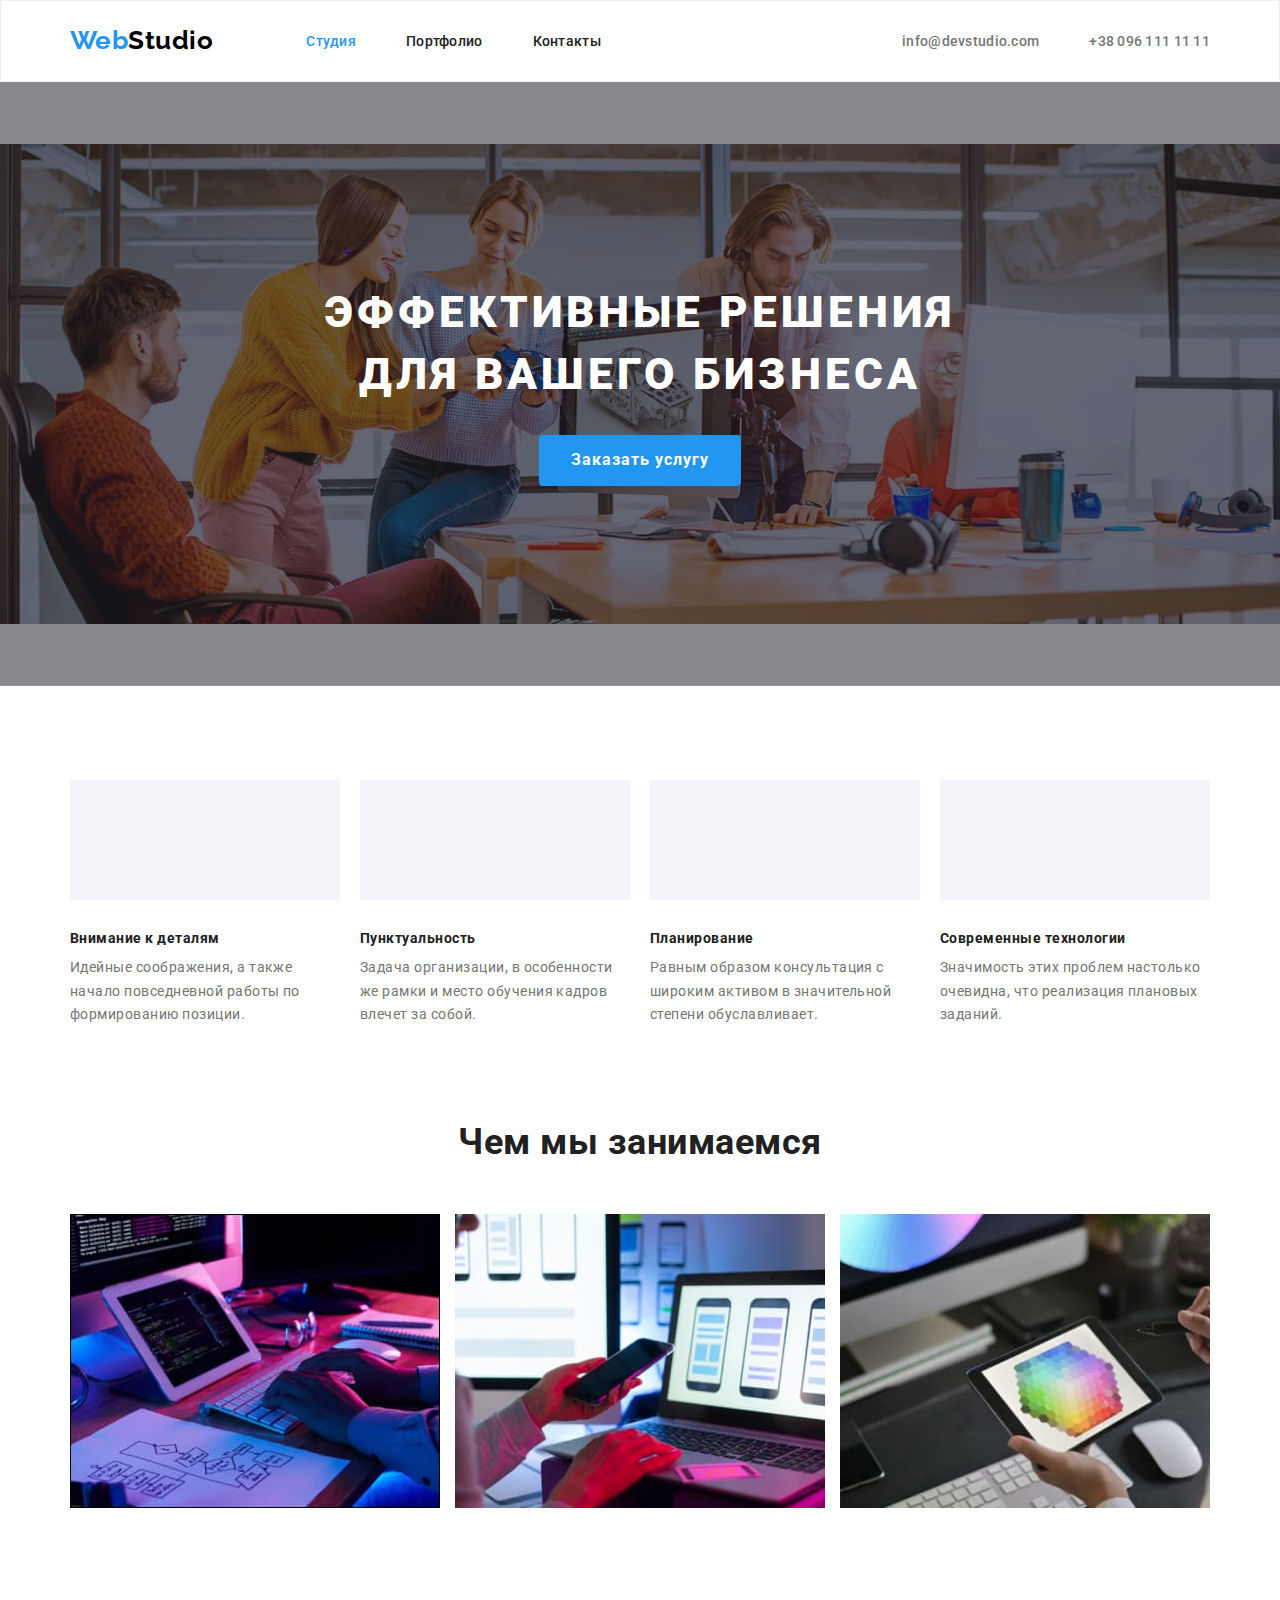
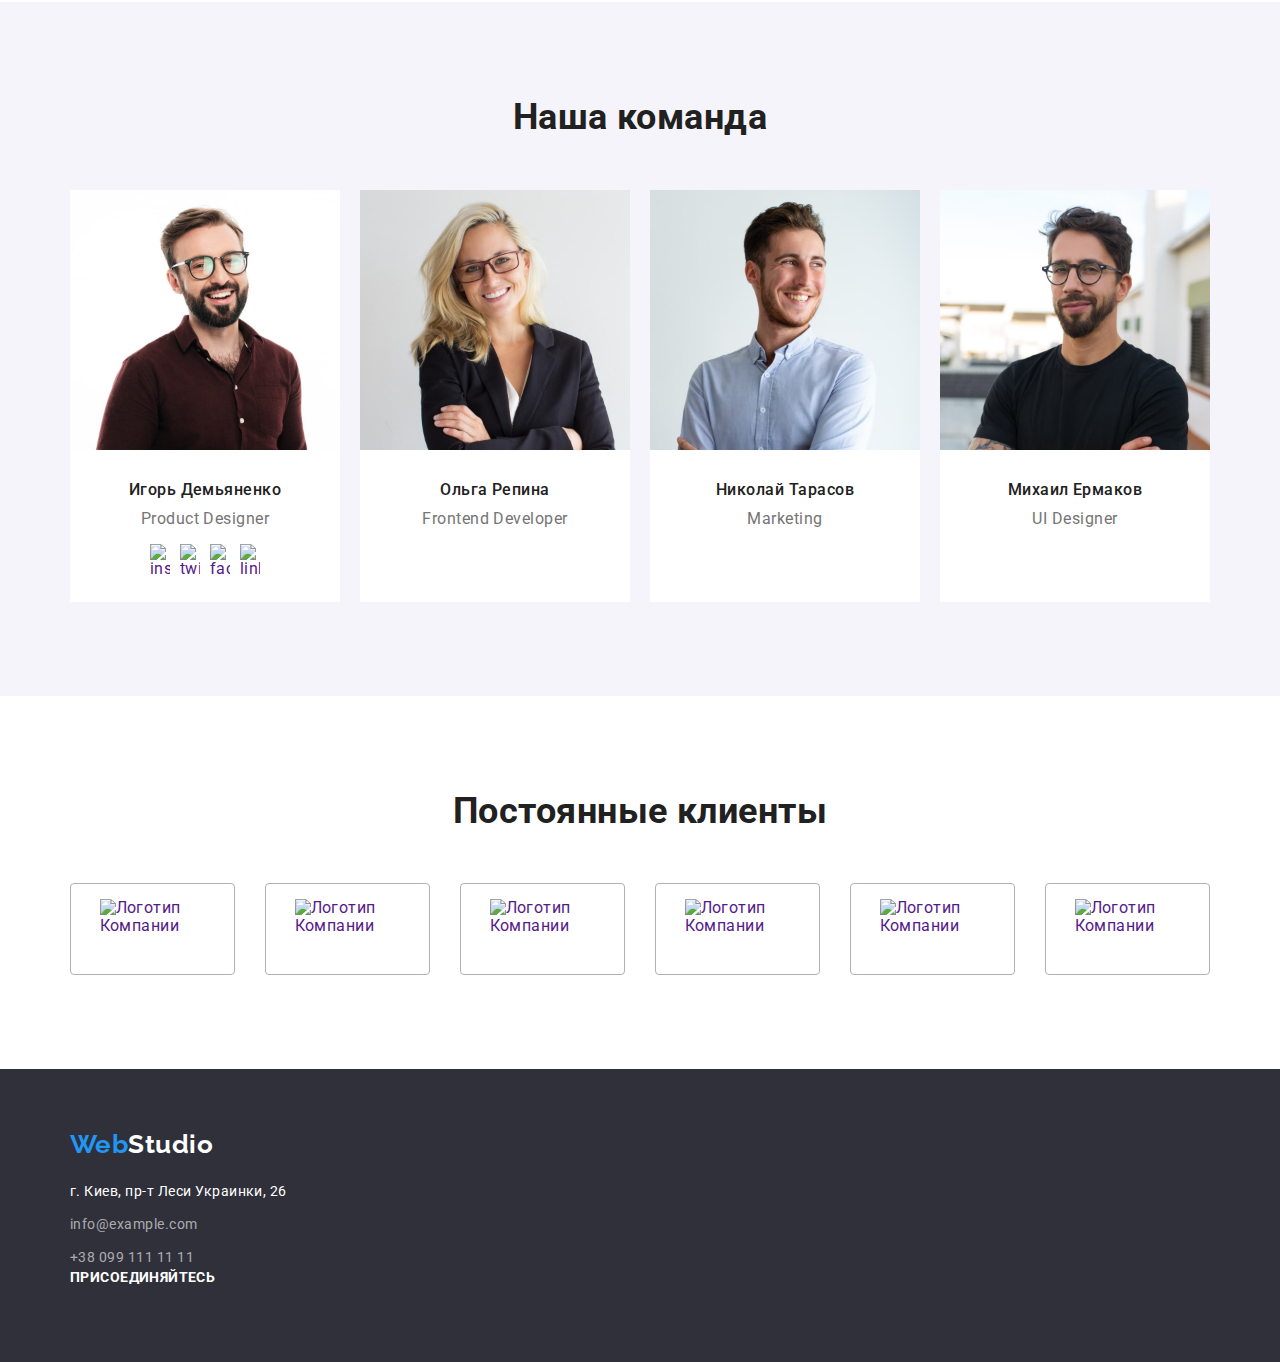
==== index.html @ 7dd32507 "Hw 4" ====
<!DOCTYPE html>
<html lang="ru">
  <head>
    <meta charset="UTF-8" />
    <meta http-equiv="X-UA-Compatible" content="IE=edge" />
    <meta name="viewport" content="width=device-width, initial-scale=1.0" />
    <link
      rel="stylesheet"
      href="https://fonts.googleapis.com/css2?family=Raleway:wght@700&family=Roboto:wght@400;500;700;900&display=swap"
    />
    <link
      rel="stylesheet"
      href="https://cdnjs.cloudflare.com/ajax/libs/modern-normalize/1.1.0/modern-normalize.min.css"
    />
    <link rel="stylesheet" href="./css/styles.css" />
    <title>Студия</title>
  </head>
  <body>
    <!--Верхняя линия-->
    <header class="header-section">
      <div class="container header-items">
        <a class="logo-items" href="./index.html"
          ><span class="logo-web" lang="en">Web</span
          ><span class="logo-studio-header" lang="en">Studio</span></a
        >
        <nav class="navigation">
          <ul class="nav-list">
            <li class="nav-item">
              <a class="nav-link current" href="./index.html">Студия</a>
            </li>
            <li class="nav-item">
              <a class="nav-link" href="./portfolio.html">Портфолио</a>
            </li>
            <li class="nav-item"><a class="nav-link" href="">Контакты</a></li>
          </ul>
        </nav>
        <ul class="contact-list">
          <li class="contact-item">
            <a
              class="contact-link icon-envelope"
              href="mailto:info@devstudio.com"
              >info@devstudio.com</a
            >
          </li>
          <li class="contact-item">
            <a class="contact-link icon-smartphone" href="tel:+380961111111"
              >+38 096 111 11 11</a
            >
          </li>
        </ul>
      </div>
    </header>
    <!--Главный контент-->
    <main>
      <!--Шапка-->
      <section class="hero">
        <div class="container">
          <h1 class="hero-title">
            Эффективные решения<br />
            для вашего бизнеса
          </h1>
          <button class="primary-button" type="button">Заказать услугу</button>
        </div>
      </section>
      <!--Особенности-->
      <section class="features">
        <div class="container">
          <ul class="features-list">
            <li class="feature-item icon-antena">
              <h3 class="item-title">Внимание к деталям</h3>
              <p class="item-discription">
                Идейные соображения, а также начало повседневной работы по
                формированию позиции.
              </p>
            </li>
            <li class="feature-item icon-watch">
              <h3 class="item-title">Пунктуальность</h3>
              <p class="item-discription">
                Задача организации, в особенности же рамки и место обучения
                кадров влечет за собой.
              </p>
            </li>
            <li class="feature-item icon-vector">
              <h3 class="item-title">Планирование</h3>
              <p class="item-discription">
                Равным образом консультация с широким активом в значительной
                степени обуславливает.
              </p>
            </li>
            <li class="feature-item icon-astronaut">
              <h3 class="item-title">Современные технологии</h3>
              <p class="item-discription">
                Значимость этих проблем настолько очевидна, что реализация
                плановых заданий.
              </p>
            </li>
          </ul>
        </div>
      </section>
      <!--Чем мы занимаемся-->
      <section class="section doing">
        <div class="container">
          <h2 class="main-title">Чем мы занимаемся</h2>
          <div>
            <ul class="doing-img">
              <li>
                <img
                  src="./images/box1.jpg"
                  alt="Руки на клавиатуре"
                  width="370"
                />
              </li>
              <li>
                <img
                  src="./images/box2.jpg"
                  alt="Телефон в руках"
                  width="370"
                />
              </li>
              <li>
                <img
                  src="./images/box3.jpg"
                  alt="Фигура на планшете"
                  width="370"
                />
              </li>
            </ul>
          </div>
        </div>
      </section>
      <!--Наша команда-->
      <section class="section team">
        <div class="container">
          <h2 class="main-title">Наша команда</h2>
          <div>
            <ul class="team-list">
              <li class="team-item">
                <img src="./images/img.jpg" alt="Парень" width="270" />
                <div class="team-title">
                  <h3 class="team-member">Игорь Демьяненко</h3>
                  <p class="position-member" lang="en">Product Designer</p>
                  <div class="social-links">
                    <ul class="social-list">
                      <li class="social-item">
                        <a href=""
                          ><img
                            src="./images/instagram.svg"
                            alt="instagram"
                            width="20px"
                        /></a>
                      </li>
                      <li class="social-item">
                        <a href=""
                          ><img
                            src="./images/twitter.svg"
                            alt="twitter"
                            width="20px"
                        /></a>
                      </li>
                      <li class="social-item">
                        <a href=""
                          ><img
                            src="./images/facebook.svg"
                            alt="facebook"
                            width="20px"
                        /></a>
                      </li>
                      <li class="social-item">
                        <a href=""
                          ><img
                            src="./images/linkedin.svg"
                            alt="linkedin"
                            width="20px"
                        /></a>
                      </li>
                    </ul>
                  </div>
                </div>
              </li>
              <li class="team-item">
                <img src="./images/img1.jpg" alt="Девушка" width="270" />
                <div class="team-title">
                  <h3 class="team-member">Ольга Репина</h3>
                  <p class="position-member" lang="en">Frontend Developer</p>
                </div>
              </li>
              <li class="team-item">
                <img src="./images/img2.jpg" alt="Парень" width="270" />
                <div class="team-title">
                  <h3 class="team-member">Николай Тарасов</h3>
                  <p class="position-member" lang="en">Marketing</p>
                </div>
              </li>
              <li class="team-item">
                <img src="./images/img3.jpg" alt="Парень" width="270" />
                <div class="team-title">
                  <h3 class="team-member">Михаил Ермаков</h3>
                  <p class="position-member" lang="en">UI Designer</p>
                </div>
              </li>
            </ul>
          </div>
        </div>
      </section>

      <section class="section customers">
        <div class="container">
          <h2 class="main-title">Постоянные клиенты</h2>
          <div>
            <ul class="customers-list">
              <li class="customers-item">
                <a href=""
                  ><img src="./images/customers1.svg" alt="Логотип Компании"
                /></a>
              </li>
              <li class="customers-item">
                <a href=""
                  ><img src="./images/customers2.svg" alt="Логотип Компании"
                /></a>
              </li>
              <li class="customers-item">
                <a href=""
                  ><img src="./images/customers3.svg" alt="Логотип Компании"
                /></a>
              </li>
              <li class="customers-item">
                <a href=""
                  ><img src="./images/customers4.svg" alt="Логотип Компании"
                /></a>
              </li>
              <li class="customers-item">
                <a href=""
                  ><img src="./images/customers5.svg" alt="Логотип Компании"
                /></a>
              </li>
              <li class="customers-item">
                <a href=""
                  ><img src="./images/customers6.svg" alt="Логотип Компании"
                /></a>
              </li>
            </ul>
          </div>
        </div>
      </section>
    </main>
    <!--Подвал контакты-->
    <footer class="footer-section">
      <div class="container">
        <a class="logo-items" href="./index.html"
          ><span class="logo-web" lang="en">Web</span
          ><span class="logo-studio-footer" lang="en">Studio</span></a
        >
        <address>
          <ul>
            <li class="footer-contact-item">
              <a
                class="link-map"
                href="https://www.google.com/maps/place/%D0%B1%D1%83%D0%BB.+%D0%9B%D0%B5%D1%81%D0%B8+%D0%A3%D0%BA%D1%80%D0%B0%D0%B8%D0%BD%D0%BA%D0%B8,+26,+%D0%9A%D0%B8%D0%B5%D0%B2,+02000/@50.4265807,30.5361971,17z/data=!3m1!4b1!4m5!3m4!1s0x40d4cf0e033ecbe9:0x57a4dffefec77da0!8m2!3d50.4265807!4d30.5383858?hl=ru"
                target="_blank"
                rel="noopener noreferrer"
                >г. Киев, пр-т Леси Украинки, 26</a
              >
            </li>
            <li class="footer-contact-item">
              <a class="footer-contact-link" href="mailto:info@devstudio.com"
                >info@example.com</a
              >
            </li>
            <li class="footer-contact-item">
              <a class="footer-contact-link" href="tel:+380961111111"
                >+38 099 111 11 11</a
              >
            </li>
          </ul>
        </address>
        <div class="social">
          <h4 class="social-title">ПРИСОЕДИНЯЙТЕСЬ</h4>
          <ul class="social-list">
            <li class="social-item icon-instagram">
              <a href=""><img src="" alt="" /></a>
            </li>
            <li class="social-item icon-twitter">
              <a href=""><img src="" alt="" /></a>
            </li>
            <li class="social-item icon-facebook">
              <a href=""><img src="" alt="" /></a>
            </li>
            <li class="social-item icon-lincedin">
              <a href=""><img src="" alt="" /></a>
            </li>
          </ul>
        </div>
      </div>
    </footer>
  </body>
</html>
---- css/styles.css ----
html {
  box-sizing: border-box;
}
*,
*::before,
*::after {
  box-sizing: inherit;
}
:root {
  --text-primary: #212121;
  --text-secondary: #757575;
  --accent: #2196f3;
  --logo-primary: #000000;
  --background-primary: #ffffff;
  --background-secondary: #2f303a;
  --background-section: #f5f4fa;
  --footer-contacts: rgba(255, 255, 255, 0.6);
  --border-color: #eeeeee;
}
/*Reset styles*/
h1,
h2,
h3,
h4,
h5,
h6,
p {
  margin: 0;
}
ul {
  margin: 0;
  padding: 0;
  list-style: none;
}
button {
  cursor: pointer;
}
img {
  display: block;
}
address {
  font-style: normal;
}
/*--------------------Stile color and font--------------------*/

body {
  background-color: var(--background-primary);
  font-family: Roboto, sans-serif;
  font-style: normal;
  font-weight: normal;
  letter-spacing: 0.03em;
}
a {
  text-decoration: none;
  font-weight: normal;
}

/* стилизация logo */
.logo-items {
  font-family: Raleway, sans-serif;
  font-weight: 700;
  font-size: 26px;
  line-height: 1.2;
}
.logo-web {
  color: var(--accent);
}
.logo-studio-header {
  color: var(--logo-primary);
}
.logo-studio-footer {
  color: var(--background-primary);
}

/*Стилизация header links*/
.nav-link {
  color: var(--text-primary);
  font-family: inherit;
  font-weight: 500;
  font-size: 14px;
  line-height: 1.15;
  letter-spacing: 0.02em;
}
.nav-link:hover,
.nav-link:focus,
.nav-link.current {
  color: var(--accent);
}

/*Стилизация hero*/
.hero {
  background-color: rgba(196, 196, 196, 1);
  background-image: linear-gradient(
      to right,
      rgba(47, 48, 58, 0.4),
      rgba(47, 48, 58, 0.4)
    ),
    url("../images/hero.jpg");
  background-position: center;
  background-repeat: no-repeat;
  background-size: contain;
}
.hero-title {
  color: var(--background-primary);
  font-weight: 900;
  font-size: 44px;
  line-height: 1.4;
  letter-spacing: 0.09em;
  text-transform: uppercase;
  margin-bottom: 30px;
}

/* стилизация buttons */
.primary-button {
  color: var(--background-primary);
  background-color: var(--accent);
  font-family: inherit;
  font-weight: 700;
  font-size: 16px;
  line-height: 1.9;
  letter-spacing: 0.06em;
}
.secondary-button {
  color: var(--text-primary);
  background-color: var(--background-section);
  font-family: inherit;
  font-weight: 500;
  font-size: 16px;
  line-height: 1.63;
  letter-spacing: 0.03em;
}
.secondary-button:hover,
.secondary-button:focus {
  color: var(--background-primary);
  background-color: var(--accent);
  cursor: pointer;
}
.main-title {
  color: var(--text-primary);
  font-weight: 700;
  font-size: 36px;
  line-height: 1.2;
  text-align: center;
  margin-bottom: 50px;
}
/*стилизация text images*/
.team {
  background-color: var(--background-section);
}
.team-member {
  color: var(--text-primary);
  font-weight: 500;
  font-size: 16px;
  line-height: 1.2;
  text-align: center;
}
.position-member {
  color: var(--text-secondary);
  font-size: 16px;
  line-height: 1.2;
  text-align: center;
}
.item-title {
  color: var(--text-primary);
  font-weight: 700;
  font-size: 14px;
  line-height: 1.15;
}
.item-discription {
  color: var(--text-secondary);
  font-size: 14px;
  line-height: 1.7;
}
.portfolio-item-title {
  color: var(--text-primary);
  font-weight: 700;
  font-size: 18px;
  line-height: 2;
  letter-spacing: 0.06em;
}
.portfolio-item-discription {
  color: var(--text-secondary);
  font-size: 16px;
  line-height: 1.9;
}
/*стилизация links */
.footer-section {
  background-color: var(--background-secondary);
}
.contact-link {
  color: var(--text-secondary);
  font-family: inherit;
  font-style: normal;
  font-weight: 500;
  font-size: 14px;
  line-height: 1.15;
  letter-spacing: 0.02em;
}
.link-map {
  color: var(--background-primary);
}
.footer-contact-link {
  color: var(--footer-contacts);
}
.link-map,
.footer-contact-link {
  font-family: inherit;
  font-style: normal;
  font-weight: 400;
  font-size: 14px;
  line-height: 1.7;
}
.contact-link:hover,
.contact-link:focus,
.link-map:hover,
.link-map:focus,
.footer-contact-link:hover,
.footer-contact-link:focus {
  color: var(--accent);
}
.social-title {
  color: var(--background-primary);
  font-family: inherit;
  font-style: normal;
  font-weight: bold;
  font-size: 14px;
  line-height: 1.14;
  letter-spacing: 0.03em;
  text-transform: uppercase;
}

/*--------------------Stile Flexbox--------------------*/

.container {
  width: 1170px;
  padding: 0 15px;
  margin: 0 auto;
}
.section {
  padding: 94px 0;
}
/*container header*/

.header-section {
  border: 1px solid var(--border-color);
}
.header-items {
  display: flex;
  align-items: center;
}
.navigation {
  margin-left: 93px;
}
.nav-list {
  display: flex;
}
.nav-link {
  display: block;
  padding: 32px 0;
}
.nav-item:not(:last-child) {
  margin-right: 50px;
}
.header-section .contact-list {
  display: flex;
  margin-left: auto;
}

.contact-item:not(:last-child) {
  margin-right: 50px;
}

/*container hero*/

.hero {
  padding: 200px 0;
  text-align: center;
}
.primary-button {
  padding: 10px 32px;
  border-radius: 4px;
}

/*container features*/

.features {
  padding-top: 94px;
}
.features-list {
  display: flex;
  justify-content: space-between;
}
.feature-item {
  width: 270px;
}
.item-title {
  margin-bottom: 10px;
}

/*container doin*/

.doing-img {
  display: flex;
  justify-content: space-between;
}

/*container team*/

.team-list {
  display: flex;
  justify-content: space-between;
}
.team-item {
  background-color: var(--background-primary);
}
.team-title {
  padding: 30px 0;
}
.position-member {
  margin-top: 10px;
}

/*customers*/

.customers-list {
  display: flex;
}
.customers-item {
  display: flex;
  width: 170px;
  height: 92px;
  padding: auto;
  border: 1px solid #afb1b8;
  border-radius: 4px;
}
.customers-item:not(:last-child) {
  margin-right: 30px;
}
.customers-item a {
  width: 106px;
  height: 60px;
  margin: auto;
}
/*social*/

.social-list {
  display: flex;
  margin-top: 16px;
}
.social-item:not(:last-child) {
  margin-right: 10px ;
  
}
/*container buttons*/
button {
  border: 0;
}
.buttons-list {
  box-sizing: border-box;
  display: flex;
  justify-content: center;
  margin-bottom: 50px;
}
.buttons-item:not(:last-child) {
  margin-right: 8px;
}
.secondary-button {
  display: inline-block;
  height: 38px;
  padding: 6px 22px;
  border-radius: 4px;
}

/*container portfolio*/

.portfolio-list {
  display: flex;
  flex-wrap: wrap;
}
.portfolio-item:nth-child(-n + 6) {
  margin-bottom: 30px;
}
.portfolio-item {
  margin-right: 30px;
}
.portfolio-item:nth-child(3n + 3) {
  margin-right: 0;
}
.portfolio-text-wraper {
  padding: 19px 23px;
  border: 1px solid var(--border-color);
  border-top: none;
}
.portfolio-item-discription {
  margin-top: 4px;
}

/*container footer*/
.footer-section {
  padding: 60px 0;
}
address {
  margin-top: 20px;
}
.footer-contact-item:not(:first-child) {
  margin-top: 9px;
}

/*--------------------Decoration--------------------*/

/*header*/

/*.contact-item a {
  display: flex;
  align-items: center;
}
.contact-link::before {
  content: "";
  display: inline-flex;
  align-items: center;
  margin-right: 10px;
  background-repeat: no-repeat;
  background-size: contain;
}

.icon-envelope::before {
  width: 16px;
  height: 12px;
  background-image: url(../images/envelope.svg);
}
.icon-smartphone::before {
  width: 10px;
  height: 16px;
  background-image: url(../images/smartphone.svg);
}*/


/*features*/

.feature-item::before {
  display: block;
  content: "";
  height: 120px;
  background-color: var(--background-section);
  margin-bottom: 30px;
  background-repeat: no-repeat;
  background-position: center;
}
.icon-antena::before {
  background-image: url(../images/antena.svg);
}
.icon-watch::before {
  background-image: url(../images/watch.svg);
}
.icon-vector::before {
  background-image: url(../images/vector.svg);
}
.icon-astronaut::before {
  background-image: url(../images/astronaut.svg);
}
/*social*/
.social-links {
  display: flex;
  justify-content: center;
  height: 44px;
}
/*.team-title {
  display: block;
  content: "";
  height: 44px;
  margin-top: 16px;
  background-image: url(../images);
  background-size: 44px 44px;
  background-repeat: no-repeat;
  background-position: center;
}*/

/*footer*/

.icon-instagram {
}
.icon-twitter {
}
.icon-facebook {
}
.icon-lincedin {
}

.social-title::after {
  content: "";
}
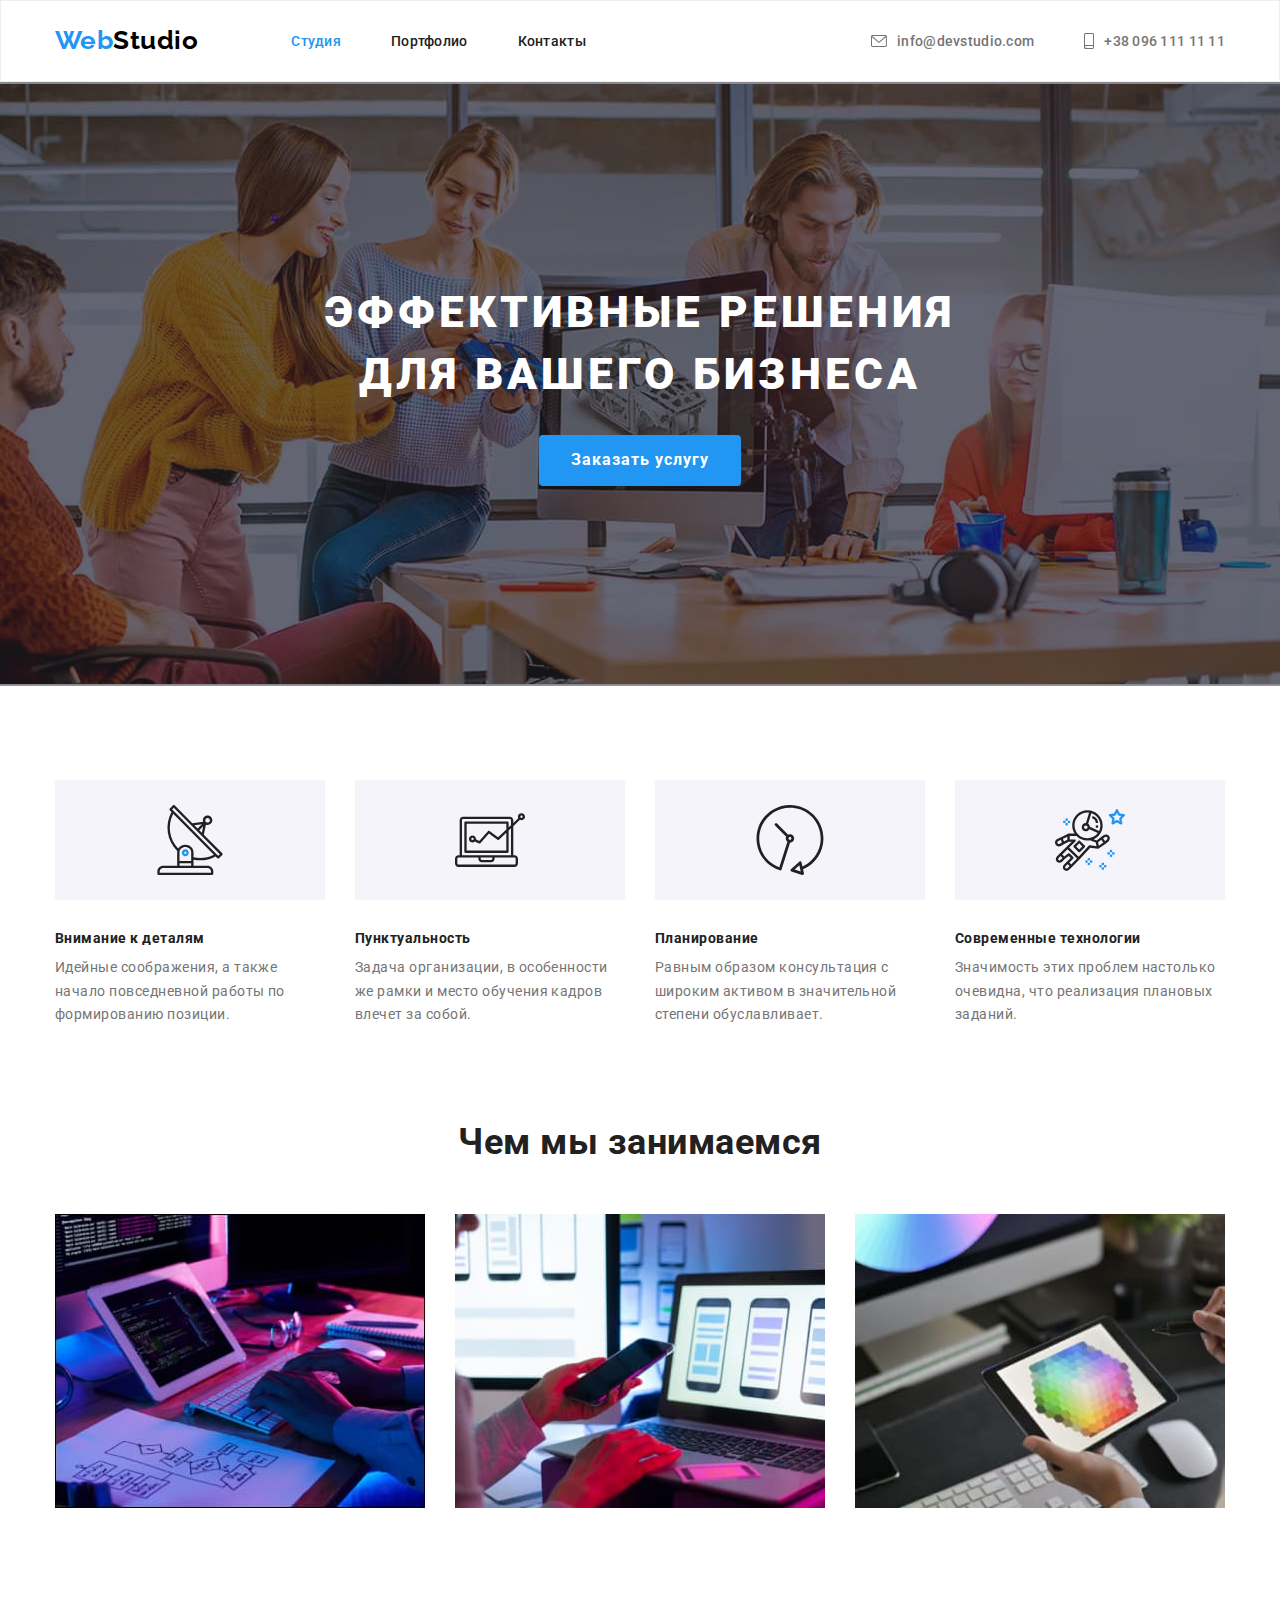
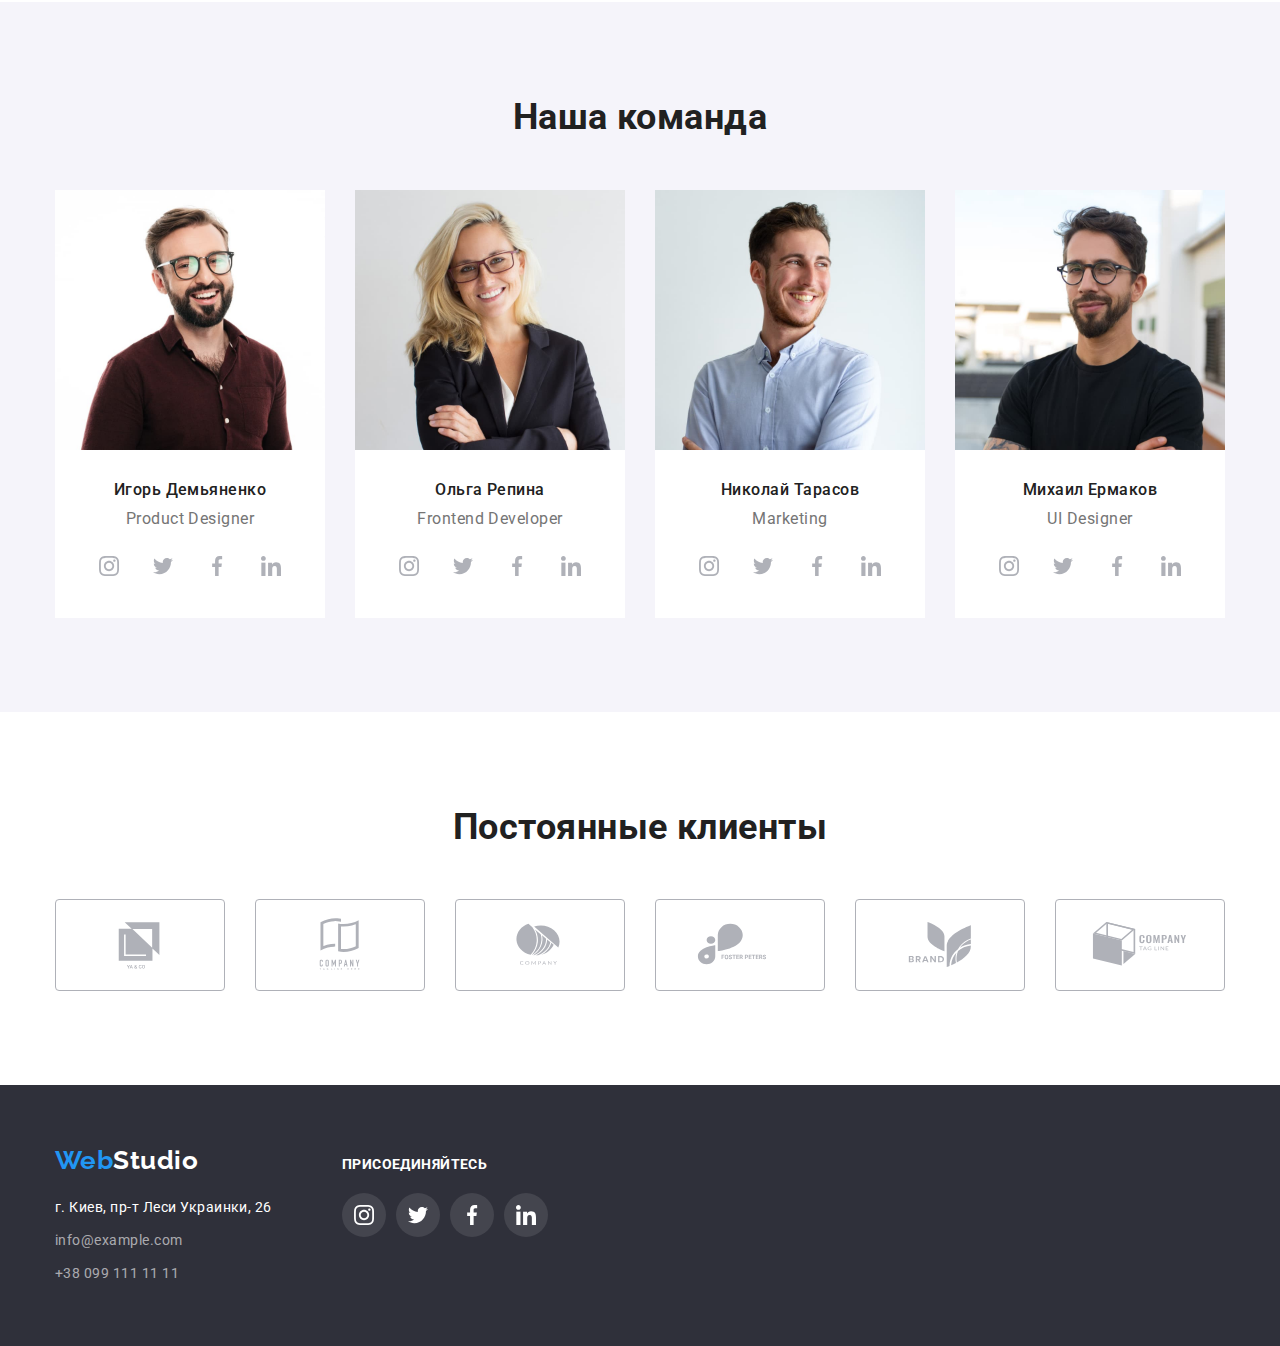
==== commit f8801894: "ДЗ 4" ====
--- a/index.html
+++ b/index.html
@@ -36,15 +36,19 @@
         </nav>
         <ul class="contact-list">
           <li class="contact-item">
-            <a
-              class="contact-link icon-envelope"
-              href="mailto:info@devstudio.com"
-              >info@devstudio.com</a
+            
+            <a class="contact-link" href="mailto:info@devstudio.com"
+              ><svg class="contanct-icon-envelope">
+              <use href="./images/icons.svg#icon-envelope"></use>
+            </svg>info@devstudio.com</a
             >
           </li>
           <li class="contact-item">
-            <a class="contact-link icon-smartphone" href="tel:+380961111111"
-              >+38 096 111 11 11</a
+            
+            <a class="contact-link" href="tel:+380961111111"
+              ><svg class="contanct-icon-smartphone">
+              <use href="./images/icons.svg#icon-smartphone"></use>
+            </svg>+38 096 111 11 11</a
             >
           </li>
         </ul>
@@ -139,42 +143,36 @@
                 <div class="team-title">
                   <h3 class="team-member">Игорь Демьяненко</h3>
                   <p class="position-member" lang="en">Product Designer</p>
-                  <div class="social-links">
-                    <ul class="social-list">
-                      <li class="social-item">
-                        <a href=""
-                          ><img
-                            src="./images/instagram.svg"
-                            alt="instagram"
-                            width="20px"
-                        /></a>
-                      </li>
-                      <li class="social-item">
-                        <a href=""
-                          ><img
-                            src="./images/twitter.svg"
-                            alt="twitter"
-                            width="20px"
-                        /></a>
-                      </li>
-                      <li class="social-item">
-                        <a href=""
-                          ><img
-                            src="./images/facebook.svg"
-                            alt="facebook"
-                            width="20px"
-                        /></a>
-                      </li>
-                      <li class="social-item">
-                        <a href=""
-                          ><img
-                            src="./images/linkedin.svg"
-                            alt="linkedin"
-                            width="20px"
-                        /></a>
-                      </li>
-                    </ul>
-                  </div>
+                  <ul class="team-social-list">
+                    <li class="team-social-item">
+                      <a href="" class="team-social-link"
+                        ><svg class="team-social-icon" width="20" height="20">
+                          <use href="./images/icons.svg#icon-instagram"></use>
+                        </svg>
+                      </a>
+                    </li>
+                    <li class="team-social-item">
+                      <a href="" class="team-social-link"
+                        ><svg class="team-social-icon" width="20" height="20">
+                          <use href="./images/icons.svg#icon-twitter"></use>
+                        </svg>
+                      </a>
+                    </li>
+                    <li class="team-social-item">
+                      <a href="" class="team-social-link"
+                        ><svg class="team-social-icon" width="20" height="20">
+                          <use href="./images/icons.svg#icon-facebook"></use>
+                        </svg>
+                      </a>
+                    </li>
+                    <li class="team-social-item">
+                      <a href="" class="team-social-link"
+                        ><svg class="team-social-icon" width="20" height="20">
+                          <use href="./images/icons.svg#icon-linkedin"></use>
+                        </svg>
+                      </a>
+                    </li>
+                  </ul>
                 </div>
               </li>
               <li class="team-item">
@@ -182,6 +180,36 @@
                 <div class="team-title">
                   <h3 class="team-member">Ольга Репина</h3>
                   <p class="position-member" lang="en">Frontend Developer</p>
+                  <ul class="team-social-list">
+                    <li class="team-social-item">
+                      <a href="" class="team-social-link"
+                        ><svg class="team-social-icon" width="20" height="20">
+                          <use href="./images/icons.svg#icon-instagram"></use>
+                        </svg>
+                      </a>
+                    </li>
+                    <li class="team-social-item">
+                      <a href="" class="team-social-link"
+                        ><svg class="team-social-icon" width="20" height="20">
+                          <use href="./images/icons.svg#icon-twitter"></use>
+                        </svg>
+                      </a>
+                    </li>
+                    <li class="team-social-item">
+                      <a href="" class="team-social-link"
+                        ><svg class="team-social-icon" width="20" height="20">
+                          <use href="./images/icons.svg#icon-facebook"></use>
+                        </svg>
+                      </a>
+                    </li>
+                    <li class="team-social-item">
+                      <a href="" class="team-social-link"
+                        ><svg class="team-social-icon" width="20" height="20">
+                          <use href="./images/icons.svg#icon-linkedin"></use>
+                        </svg>
+                      </a>
+                    </li>
+                  </ul>
                 </div>
               </li>
               <li class="team-item">
@@ -189,6 +217,36 @@
                 <div class="team-title">
                   <h3 class="team-member">Николай Тарасов</h3>
                   <p class="position-member" lang="en">Marketing</p>
+                  <ul class="team-social-list">
+                    <li class="team-social-item">
+                      <a href="" class="team-social-link"
+                        ><svg class="team-social-icon" width="20" height="20">
+                          <use href="./images/icons.svg#icon-instagram"></use>
+                        </svg>
+                      </a>
+                    </li>
+                    <li class="team-social-item">
+                      <a href="" class="team-social-link"
+                        ><svg class="team-social-icon" width="20" height="20">
+                          <use href="./images/icons.svg#icon-twitter"></use>
+                        </svg>
+                      </a>
+                    </li>
+                    <li class="team-social-item">
+                      <a href="" class="team-social-link"
+                        ><svg class="team-social-icon" width="20" height="20">
+                          <use href="./images/icons.svg#icon-facebook"></use>
+                        </svg>
+                      </a>
+                    </li>
+                    <li class="team-social-item">
+                      <a href="" class="team-social-link"
+                        ><svg class="team-social-icon" width="20" height="20">
+                          <use href="./images/icons.svg#icon-linkedin"></use>
+                        </svg>
+                      </a>
+                    </li>
+                  </ul>
                 </div>
               </li>
               <li class="team-item">
@@ -196,56 +254,96 @@
                 <div class="team-title">
                   <h3 class="team-member">Михаил Ермаков</h3>
                   <p class="position-member" lang="en">UI Designer</p>
+                  <ul class="team-social-list">
+                    <li class="team-social-item">
+                      <a href="" class="team-social-link"
+                        ><svg class="team-social-icon" width="20" height="20">
+                          <use href="./images/icons.svg#icon-instagram"></use>
+                        </svg>
+                      </a>
+                    </li>
+                    <li class="team-social-item">
+                      <a href="" class="team-social-link"
+                        ><svg class="team-social-icon" width="20" height="20">
+                          <use href="./images/icons.svg#icon-twitter"></use>
+                        </svg>
+                      </a>
+                    </li>
+                    <li class="team-social-item">
+                      <a href="" class="team-social-link"
+                        ><svg class="team-social-icon" width="20" height="20">
+                          <use href="./images/icons.svg#icon-facebook"></use>
+                        </svg>
+                      </a>
+                    </li>
+                    <li class="team-social-item">
+                      <a href="" class="team-social-link"
+                        ><svg class="team-social-icon" width="20" height="20">
+                          <use href="./images/icons.svg#icon-linkedin"></use>
+                        </svg>
+                      </a>
+                    </li>
+                  </ul>
                 </div>
               </li>
             </ul>
           </div>
         </div>
       </section>
-
       <section class="section customers">
         <div class="container">
           <h2 class="main-title">Постоянные клиенты</h2>
-          <div>
-            <ul class="customers-list">
-              <li class="customers-item">
-                <a href=""
-                  ><img src="./images/customers1.svg" alt="Логотип Компании"
-                /></a>
-              </li>
-              <li class="customers-item">
-                <a href=""
-                  ><img src="./images/customers2.svg" alt="Логотип Компании"
-                /></a>
-              </li>
-              <li class="customers-item">
-                <a href=""
-                  ><img src="./images/customers3.svg" alt="Логотип Компании"
-                /></a>
-              </li>
-              <li class="customers-item">
-                <a href=""
-                  ><img src="./images/customers4.svg" alt="Логотип Компании"
-                /></a>
-              </li>
-              <li class="customers-item">
-                <a href=""
-                  ><img src="./images/customers5.svg" alt="Логотип Компании"
-                /></a>
-              </li>
-              <li class="customers-item">
-                <a href=""
-                  ><img src="./images/customers6.svg" alt="Логотип Компании"
-                /></a>
-              </li>
-            </ul>
-          </div>
+          <ul class="customers-list">
+            <li class="customers-item">
+              <a href="" class="customers-link"
+                ><svg class="customers-icon" width="106" height="60">
+                  <use href="./images/icons.svg#icon-customers1"></use>
+                </svg>
+              </a>
+            </li>
+            <li class="customers-item">
+              <a href="" class="customers-link"
+                ><svg class="customers-icon" width="106" height="60">
+                  <use href="./images/icons.svg#icon-customers2"></use>
+                </svg>
+              </a>
+            </li>
+            <li class="customers-item">
+              <a href="" class="customers-link"
+                ><svg class="customers-icon" width="106" height="60">
+                  <use href="./images/icons.svg#icon-customers3"></use>
+                </svg>
+              </a>
+            </li>
+            <li class="customers-item">
+              <a href="" class="customers-link"
+                ><svg class="customers-icon" width="106" height="60">
+                  <use href="./images/icons.svg#icon-customers4"></use>
+                </svg>
+              </a>
+            </li>
+            <li class="customers-item">
+              <a href="" class="customers-link"
+                ><svg class="customers-icon" width="106" height="60">
+                  <use href="./images/icons.svg#icon-customers5"></use>
+                </svg>
+              </a>
+            </li>
+            <li class="customers-item">
+              <a href="" class="customers-link"
+                ><svg class="customers-icon" width="106" height="60">
+                  <use href="./images/icons.svg#icon-customers6"></use>
+                </svg>
+              </a>
+            </li>
+          </ul>
         </div>
       </section>
     </main>
     <!--Подвал контакты-->
     <footer class="footer-section">
       <div class="container">
+        <div>
         <a class="logo-items" href="./index.html"
           ><span class="logo-web" lang="en">Web</span
           ><span class="logo-studio-footer" lang="en">Studio</span></a
@@ -273,20 +371,37 @@
             </li>
           </ul>
         </address>
+      </div>
         <div class="social">
           <h4 class="social-title">ПРИСОЕДИНЯЙТЕСЬ</h4>
           <ul class="social-list">
-            <li class="social-item icon-instagram">
-              <a href=""><img src="" alt="" /></a>
-            </li>
-            <li class="social-item icon-twitter">
-              <a href=""><img src="" alt="" /></a>
-            </li>
-            <li class="social-item icon-facebook">
-              <a href=""><img src="" alt="" /></a>
-            </li>
-            <li class="social-item icon-lincedin">
-              <a href=""><img src="" alt="" /></a>
+            <li class="social-item">
+              <a href="" class="social-link"
+                ><svg class="social-icon" width="20" height="20">
+                  <use href="./images/icons.svg#icon-instagram"></use>
+                </svg>
+              </a>
+            </li>
+            <li class="social-item">
+              <a href="" class="social-link"
+                ><svg class="social-icon" width="20" height="20">
+                  <use href="./images/icons.svg#icon-twitter"></use>
+                </svg>
+              </a>
+            </li>
+            <li class="social-item">
+              <a href="" class="social-link"
+                ><svg class="social-icon" width="20" height="20">
+                  <use href="./images/icons.svg#icon-facebook"></use>
+                </svg>
+              </a>
+            </li>
+            <li class="social-item">
+              <a href="" class="social-link"
+                ><svg class="social-icon" width="20" height="20">
+                  <use href="./images/icons.svg#icon-linkedin"></use>
+                </svg>
+              </a>
             </li>
           </ul>
         </div>
--- a/css/styles.css
+++ b/css/styles.css
@@ -1,5 +1,5 @@
 html {
-  box-sizing: border-box;
+    box-sizing: border-box;
 }
 *,
 *::before,
@@ -16,6 +16,7 @@
   --background-section: #f5f4fa;
   --footer-contacts: rgba(255, 255, 255, 0.6);
   --border-color: #eeeeee;
+  --icon-color: #afb1b8;
 }
 /*Reset styles*/
 h1,
@@ -90,15 +91,6 @@
 /*Стилизация hero*/
 .hero {
   background-color: rgba(196, 196, 196, 1);
-  background-image: linear-gradient(
-      to right,
-      rgba(47, 48, 58, 0.4),
-      rgba(47, 48, 58, 0.4)
-    ),
-    url("../images/hero.jpg");
-  background-position: center;
-  background-repeat: no-repeat;
-  background-size: contain;
 }
 .hero-title {
   color: var(--background-primary);
@@ -232,7 +224,7 @@
 /*--------------------Stile Flexbox--------------------*/
 
 .container {
-  width: 1170px;
+  width: 1200px;
   padding: 0 15px;
   margin: 0 auto;
 }
@@ -293,6 +285,7 @@
 .feature-item {
   width: 270px;
 }
+
 .item-title {
   margin-bottom: 10px;
 }
@@ -320,37 +313,7 @@
   margin-top: 10px;
 }
 
-/*customers*/
-
-.customers-list {
-  display: flex;
-}
-.customers-item {
-  display: flex;
-  width: 170px;
-  height: 92px;
-  padding: auto;
-  border: 1px solid #afb1b8;
-  border-radius: 4px;
-}
-.customers-item:not(:last-child) {
-  margin-right: 30px;
-}
-.customers-item a {
-  width: 106px;
-  height: 60px;
-  margin: auto;
-}
-/*social*/
-
-.social-list {
-  display: flex;
-  margin-top: 16px;
-}
-.social-item:not(:last-child) {
-  margin-right: 10px ;
-  
-}
+
 /*container buttons*/
 button {
   border: 0;
@@ -410,31 +373,41 @@
 
 /*header*/
 
-/*.contact-item a {
+.contact-link {
   display: flex;
   align-items: center;
 }
-.contact-link::before {
-  content: "";
-  display: inline-flex;
-  align-items: center;
-  margin-right: 10px;
-  background-repeat: no-repeat;
-  background-size: contain;
-}
-
-.icon-envelope::before {
+.contanct-icon-envelope {
   width: 16px;
   height: 12px;
-  background-image: url(../images/envelope.svg);
-}
-.icon-smartphone::before {
+  margin-right: 10px;
+  cursor: pointer;
+}
+.contanct-icon-envelope {
+  fill: currentColor;
+}
+.contanct-icon-smartphone {
   width: 10px;
   height: 16px;
-  background-image: url(../images/smartphone.svg);
-}*/
-
-
+  margin-right: 10px;
+  cursor: pointer;
+}
+.contanct-icon-smartphone {
+  fill: currentColor;
+}
+ /*hero*/
+
+.hero {
+  
+  background-image: linear-gradient(
+      to right,
+      rgba(47, 48, 58, 0.4),
+      rgba(47, 48, 58, 0.4)
+    ),
+    url("../images/hero.jpg");
+  background-position: center;
+  background-repeat: no-repeat;
+}
 /*features*/
 
 .feature-item::before {
@@ -458,34 +431,110 @@
 .icon-astronaut::before {
   background-image: url(../images/astronaut.svg);
 }
-/*social*/
-.social-links {
+
+/*team social*/
+
+.team-social-list {
   display: flex;
   justify-content: center;
+  margin-top: 16px;
+}
+.team-social-item {
+  width: 44px;
   height: 44px;
 }
-/*.team-title {
-  display: block;
-  content: "";
+.team-social-item:not(:last-child) {
+  margin-right: 10px;
+}
+.team-social-link {
+  width: 100%;
+  height: 100%;
+  border-radius: 50%;
+  display: flex;
+  align-items: center;
+  justify-content: center;
+  background-color: var(--background-primary);
+}
+.team-social-link:hover,
+.team-social-link:focus {
+  background-color: var(--accent);
+}
+.team-social-icon {
+  fill: var(--icon-color);
+}
+.team-social-link:hover .team-social-icon,
+.team-social-link:focus .team-social-icon {
+  fill: var(--background-primary);
+}
+
+/*customers*/
+
+.customers-list {
+  display: flex;
+}
+.customers-link {
+  display: flex;
+  align-items: center;
+  justify-content: center;
+  width: 170px;
+  height: 92px;
+  border: 1px solid #afb1b8;
+  border-radius: 4px;
+  background-color: var(--background-primary);
+}
+.customers-item:not(:last-child) {
+  margin-right: 30px;
+}
+.customers-link:hover,
+.customers-link:focus {
+  border-color: var(--accent);
+}
+.customers-icon {
+  fill: var(--icon-color);
+}
+.customers-link:hover .customers-icon,
+.customers-link:focus .customers-icon{
+  fill: var(--accent);
+}
+
+
+/*footer social*/
+
+.footer-section {
+  display: flex;
+  align-items: center;
+}
+.footer-section .container {
+  display: flex;
+}
+.social {
+  margin-left: 70px;
+  padding-top: 12px;
+}
+.social-list {
+  display: flex;
+  margin-top: 20px;
+}
+.social-item {
+  width: 44px;
   height: 44px;
-  margin-top: 16px;
-  background-image: url(../images);
-  background-size: 44px 44px;
-  background-repeat: no-repeat;
-  background-position: center;
-}*/
-
-/*footer*/
-
-.icon-instagram {
-}
-.icon-twitter {
-}
-.icon-facebook {
-}
-.icon-lincedin {
-}
-
-.social-title::after {
-  content: "";
-}
+}
+.social-item:not(:last-child) {
+  margin-right: 10px;
+}
+.social-link {
+  width: 100%;
+  height: 100%;
+  border-radius: 50%;
+  display: flex;
+  align-items: center;
+  justify-content: center;
+  background-color: rgba(255, 255, 255, 0.1);
+}
+.social-link:hover,
+.social-link:focus {
+  background-color: var(--accent);
+}
+.social-icon {
+  fill: var(--background-primary);
+}
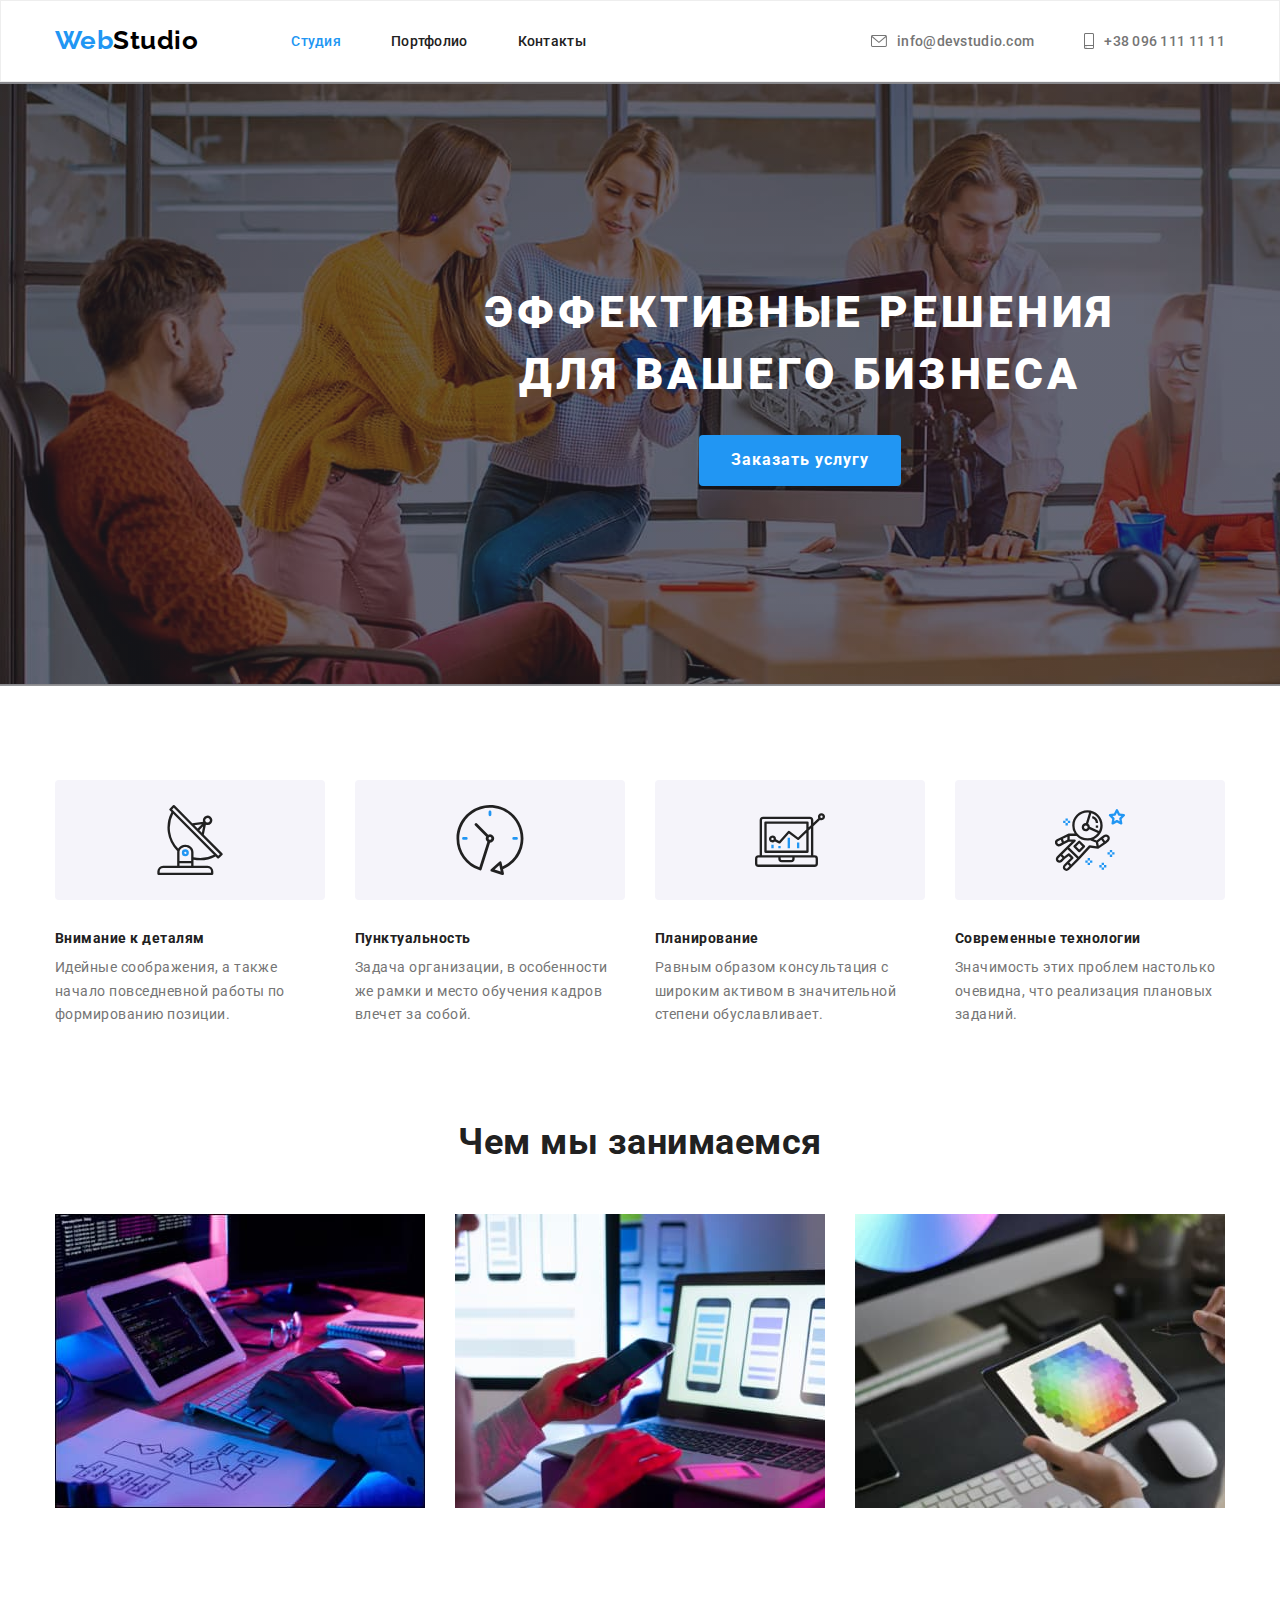
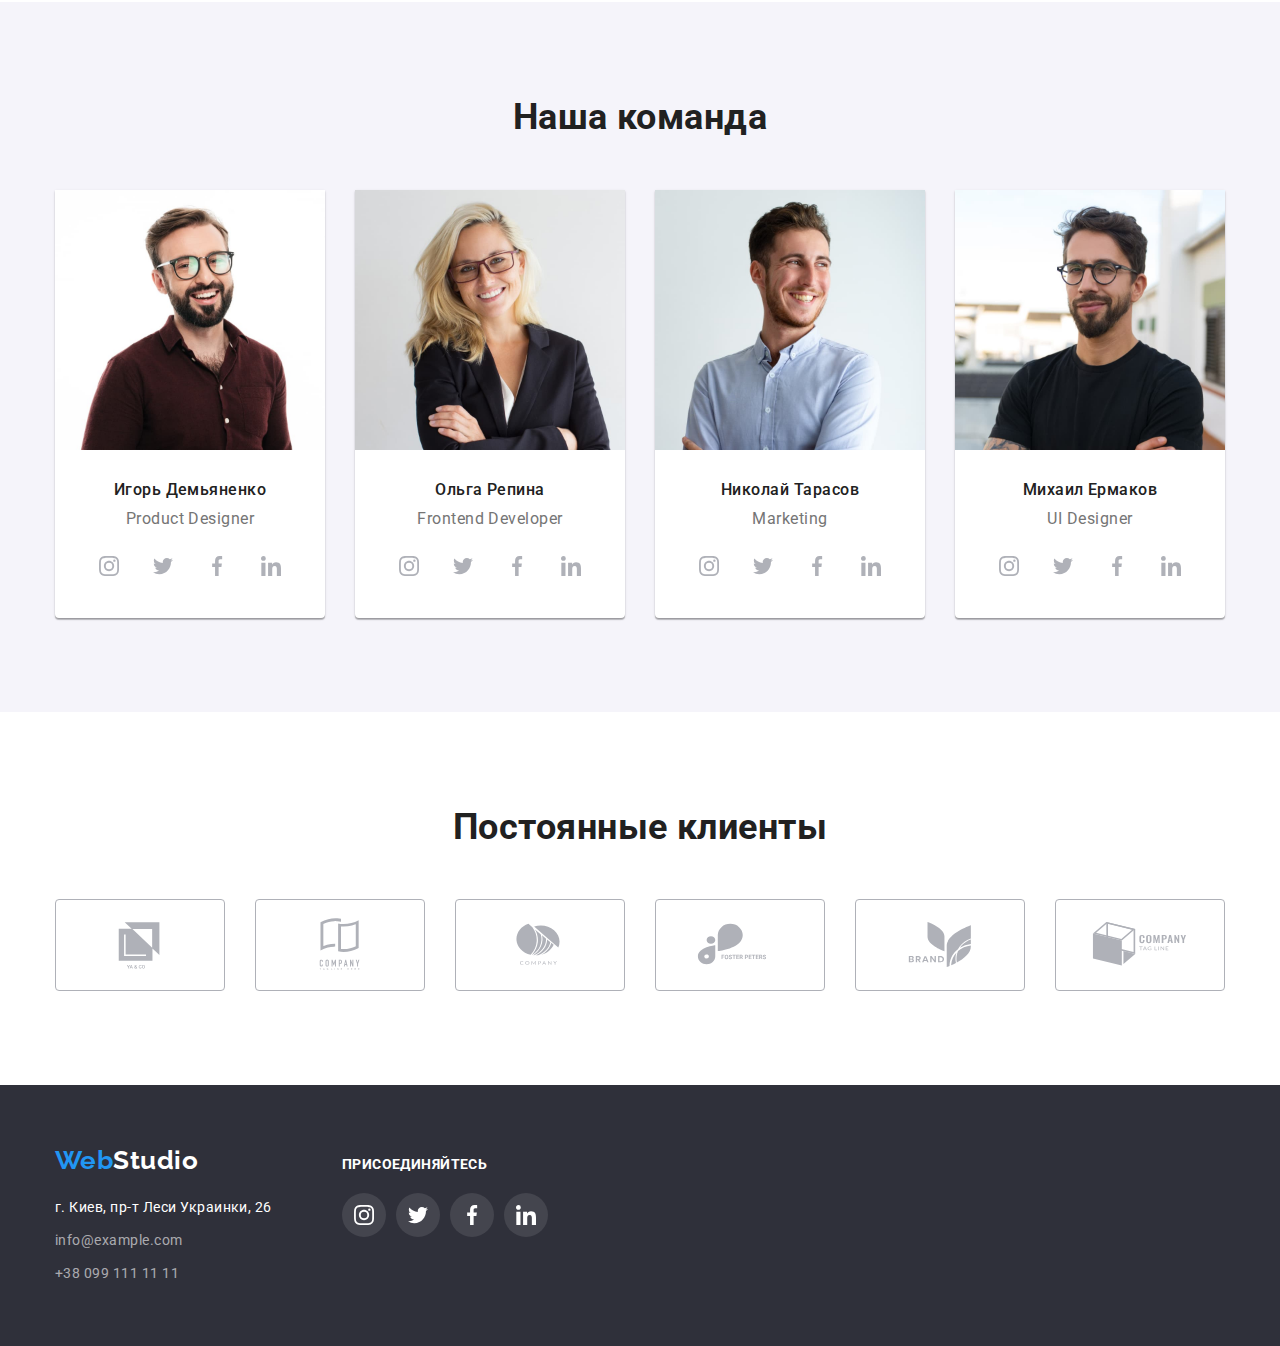
==== commit 7fae8aca: "HW 4" ====
--- a/index.html
+++ b/index.html
@@ -19,10 +19,10 @@
     <!--Верхняя линия-->
     <header class="header-section">
       <div class="container header-items">
-        <a class="logo-items" href="./index.html"
-          ><span class="logo-web" lang="en">Web</span
-          ><span class="logo-studio-header" lang="en">Studio</span></a
-        >
+        <a class="logo-items" href="./index.html">
+          <span class="logo-web" lang="en">Web</span
+          ><span class="logo-studio-header" lang="en">Studio</span>
+        </a>
         <nav class="navigation">
           <ul class="nav-list">
             <li class="nav-item">
@@ -36,20 +36,20 @@
         </nav>
         <ul class="contact-list">
           <li class="contact-item">
-            
-            <a class="contact-link" href="mailto:info@devstudio.com"
-              ><svg class="contanct-icon-envelope">
-              <use href="./images/icons.svg#icon-envelope"></use>
-            </svg>info@devstudio.com</a
-            >
+            <a class="contact-link" href="mailto:info@devstudio.com">
+              <svg class="contanct-icon" width="16px" height="12px">
+                <use href="./images/icons.svg#icon-envelope"></use>
+              </svg>
+              info@devstudio.com
+            </a>
           </li>
           <li class="contact-item">
-            
-            <a class="contact-link" href="tel:+380961111111"
-              ><svg class="contanct-icon-smartphone">
-              <use href="./images/icons.svg#icon-smartphone"></use>
-            </svg>+38 096 111 11 11</a
-            >
+            <a class="contact-link" href="tel:+380961111111">
+              <svg class="contanct-icon" width="10px" height="16px">
+                <use href="./images/icons.svg#icon-smartphone"></use>
+              </svg>
+              +38 096 111 11 11
+            </a>
           </li>
         </ul>
       </div>
@@ -60,7 +60,8 @@
       <section class="hero">
         <div class="container">
           <h1 class="hero-title">
-            Эффективные решения<br />
+            Эффективные решения
+            <br />
             для вашего бизнеса
           </h1>
           <button class="primary-button" type="button">Заказать услугу</button>
@@ -70,32 +71,48 @@
       <section class="features">
         <div class="container">
           <ul class="features-list">
-            <li class="feature-item icon-antena">
+            <li class="feature-item">
+              <div class="feature-item-block">
+                <svg width="70px" height="70px">
+                  <use href="./images/icons.svg#icon-antenna"></use>
+                </svg>
+              </div>
               <h3 class="item-title">Внимание к деталям</h3>
               <p class="item-discription">
-                Идейные соображения, а также начало повседневной работы по
-                формированию позиции.
+                Идейные соображения, а также начало повседневной работы по формированию позиции.
               </p>
             </li>
-            <li class="feature-item icon-watch">
+            <li class="feature-item">
+              <div class="feature-item-block">
+                <svg width="70px" height="70px">
+                  <use href="./images/icons.svg#icon-clock"></use>
+                </svg>
+              </div>
               <h3 class="item-title">Пунктуальность</h3>
               <p class="item-discription">
-                Задача организации, в особенности же рамки и место обучения
-                кадров влечет за собой.
+                Задача организации, в особенности же рамки и место обучения кадров влечет за собой.
               </p>
             </li>
-            <li class="feature-item icon-vector">
+            <li class="feature-item">
+              <div class="feature-item-block">
+                <svg width="70px" height="70px">
+                  <use href="./images/icons.svg#icon-diagram"></use>
+                </svg>
+              </div>
               <h3 class="item-title">Планирование</h3>
               <p class="item-discription">
-                Равным образом консультация с широким активом в значительной
-                степени обуславливает.
+                Равным образом консультация с широким активом в значительной степени обуславливает.
               </p>
             </li>
-            <li class="feature-item icon-astronaut">
+            <li class="feature-item">
+              <div class="feature-item-block">
+                <svg width="70px" height="70px">
+                  <use href="./images/icons.svg#icon-astronaut"></use>
+                </svg>
+              </div>
               <h3 class="item-title">Современные технологии</h3>
               <p class="item-discription">
-                Значимость этих проблем настолько очевидна, что реализация
-                плановых заданий.
+                Значимость этих проблем настолько очевидна, что реализация плановых заданий.
               </p>
             </li>
           </ul>
@@ -108,25 +125,13 @@
           <div>
             <ul class="doing-img">
               <li>
-                <img
-                  src="./images/box1.jpg"
-                  alt="Руки на клавиатуре"
-                  width="370"
-                />
+                <img src="./images/box1.jpg" alt="Руки на клавиатуре" width="370" />
               </li>
               <li>
-                <img
-                  src="./images/box2.jpg"
-                  alt="Телефон в руках"
-                  width="370"
-                />
+                <img src="./images/box2.jpg" alt="Телефон в руках" width="370" />
               </li>
               <li>
-                <img
-                  src="./images/box3.jpg"
-                  alt="Фигура на планшете"
-                  width="370"
-                />
+                <img src="./images/box3.jpg" alt="Фигура на планшете" width="370" />
               </li>
             </ul>
           </div>
@@ -145,29 +150,29 @@
                   <p class="position-member" lang="en">Product Designer</p>
                   <ul class="team-social-list">
                     <li class="team-social-item">
-                      <a href="" class="team-social-link"
-                        ><svg class="team-social-icon" width="20" height="20">
+                      <a href="" class="team-social-link">
+                        <svg class="team-social-icon" width="20" height="20">
                           <use href="./images/icons.svg#icon-instagram"></use>
                         </svg>
                       </a>
                     </li>
                     <li class="team-social-item">
-                      <a href="" class="team-social-link"
-                        ><svg class="team-social-icon" width="20" height="20">
+                      <a href="" class="team-social-link">
+                        <svg class="team-social-icon" width="20" height="20">
                           <use href="./images/icons.svg#icon-twitter"></use>
                         </svg>
                       </a>
                     </li>
                     <li class="team-social-item">
-                      <a href="" class="team-social-link"
-                        ><svg class="team-social-icon" width="20" height="20">
+                      <a href="" class="team-social-link">
+                        <svg class="team-social-icon" width="20" height="20">
                           <use href="./images/icons.svg#icon-facebook"></use>
                         </svg>
                       </a>
                     </li>
                     <li class="team-social-item">
-                      <a href="" class="team-social-link"
-                        ><svg class="team-social-icon" width="20" height="20">
+                      <a href="" class="team-social-link">
+                        <svg class="team-social-icon" width="20" height="20">
                           <use href="./images/icons.svg#icon-linkedin"></use>
                         </svg>
                       </a>
@@ -182,29 +187,29 @@
                   <p class="position-member" lang="en">Frontend Developer</p>
                   <ul class="team-social-list">
                     <li class="team-social-item">
-                      <a href="" class="team-social-link"
-                        ><svg class="team-social-icon" width="20" height="20">
+                      <a href="" class="team-social-link">
+                        <svg class="team-social-icon" width="20" height="20">
                           <use href="./images/icons.svg#icon-instagram"></use>
                         </svg>
                       </a>
                     </li>
                     <li class="team-social-item">
-                      <a href="" class="team-social-link"
-                        ><svg class="team-social-icon" width="20" height="20">
+                      <a href="" class="team-social-link">
+                        <svg class="team-social-icon" width="20" height="20">
                           <use href="./images/icons.svg#icon-twitter"></use>
                         </svg>
                       </a>
                     </li>
                     <li class="team-social-item">
-                      <a href="" class="team-social-link"
-                        ><svg class="team-social-icon" width="20" height="20">
+                      <a href="" class="team-social-link">
+                        <svg class="team-social-icon" width="20" height="20">
                           <use href="./images/icons.svg#icon-facebook"></use>
                         </svg>
                       </a>
                     </li>
                     <li class="team-social-item">
-                      <a href="" class="team-social-link"
-                        ><svg class="team-social-icon" width="20" height="20">
+                      <a href="" class="team-social-link">
+                        <svg class="team-social-icon" width="20" height="20">
                           <use href="./images/icons.svg#icon-linkedin"></use>
                         </svg>
                       </a>
@@ -219,29 +224,29 @@
                   <p class="position-member" lang="en">Marketing</p>
                   <ul class="team-social-list">
                     <li class="team-social-item">
-                      <a href="" class="team-social-link"
-                        ><svg class="team-social-icon" width="20" height="20">
+                      <a href="" class="team-social-link">
+                        <svg class="team-social-icon" width="20" height="20">
                           <use href="./images/icons.svg#icon-instagram"></use>
                         </svg>
                       </a>
                     </li>
                     <li class="team-social-item">
-                      <a href="" class="team-social-link"
-                        ><svg class="team-social-icon" width="20" height="20">
+                      <a href="" class="team-social-link">
+                        <svg class="team-social-icon" width="20" height="20">
                           <use href="./images/icons.svg#icon-twitter"></use>
                         </svg>
                       </a>
                     </li>
                     <li class="team-social-item">
-                      <a href="" class="team-social-link"
-                        ><svg class="team-social-icon" width="20" height="20">
+                      <a href="" class="team-social-link">
+                        <svg class="team-social-icon" width="20" height="20">
                           <use href="./images/icons.svg#icon-facebook"></use>
                         </svg>
                       </a>
                     </li>
                     <li class="team-social-item">
-                      <a href="" class="team-social-link"
-                        ><svg class="team-social-icon" width="20" height="20">
+                      <a href="" class="team-social-link">
+                        <svg class="team-social-icon" width="20" height="20">
                           <use href="./images/icons.svg#icon-linkedin"></use>
                         </svg>
                       </a>
@@ -256,29 +261,29 @@
                   <p class="position-member" lang="en">UI Designer</p>
                   <ul class="team-social-list">
                     <li class="team-social-item">
-                      <a href="" class="team-social-link"
-                        ><svg class="team-social-icon" width="20" height="20">
+                      <a href="" class="team-social-link">
+                        <svg class="team-social-icon" width="20" height="20">
                           <use href="./images/icons.svg#icon-instagram"></use>
                         </svg>
                       </a>
                     </li>
                     <li class="team-social-item">
-                      <a href="" class="team-social-link"
-                        ><svg class="team-social-icon" width="20" height="20">
+                      <a href="" class="team-social-link">
+                        <svg class="team-social-icon" width="20" height="20">
                           <use href="./images/icons.svg#icon-twitter"></use>
                         </svg>
                       </a>
                     </li>
                     <li class="team-social-item">
-                      <a href="" class="team-social-link"
-                        ><svg class="team-social-icon" width="20" height="20">
+                      <a href="" class="team-social-link">
+                        <svg class="team-social-icon" width="20" height="20">
                           <use href="./images/icons.svg#icon-facebook"></use>
                         </svg>
                       </a>
                     </li>
                     <li class="team-social-item">
-                      <a href="" class="team-social-link"
-                        ><svg class="team-social-icon" width="20" height="20">
+                      <a href="" class="team-social-link">
+                        <svg class="team-social-icon" width="20" height="20">
                           <use href="./images/icons.svg#icon-linkedin"></use>
                         </svg>
                       </a>
@@ -295,44 +300,44 @@
           <h2 class="main-title">Постоянные клиенты</h2>
           <ul class="customers-list">
             <li class="customers-item">
-              <a href="" class="customers-link"
-                ><svg class="customers-icon" width="106" height="60">
-                  <use href="./images/icons.svg#icon-customers1"></use>
-                </svg>
-              </a>
-            </li>
-            <li class="customers-item">
-              <a href="" class="customers-link"
-                ><svg class="customers-icon" width="106" height="60">
-                  <use href="./images/icons.svg#icon-customers2"></use>
-                </svg>
-              </a>
-            </li>
-            <li class="customers-item">
-              <a href="" class="customers-link"
-                ><svg class="customers-icon" width="106" height="60">
-                  <use href="./images/icons.svg#icon-customers3"></use>
-                </svg>
-              </a>
-            </li>
-            <li class="customers-item">
-              <a href="" class="customers-link"
-                ><svg class="customers-icon" width="106" height="60">
-                  <use href="./images/icons.svg#icon-customers4"></use>
-                </svg>
-              </a>
-            </li>
-            <li class="customers-item">
-              <a href="" class="customers-link"
-                ><svg class="customers-icon" width="106" height="60">
-                  <use href="./images/icons.svg#icon-customers5"></use>
-                </svg>
-              </a>
-            </li>
-            <li class="customers-item">
-              <a href="" class="customers-link"
-                ><svg class="customers-icon" width="106" height="60">
-                  <use href="./images/icons.svg#icon-customers6"></use>
+              <a href="" class="customers-link">
+                <svg class="customers-icon" width="106" height="60">
+                  <use href="./images/icons.svg#icon-logo1"></use>
+                </svg>
+              </a>
+            </li>
+            <li class="customers-item">
+              <a href="" class="customers-link">
+                <svg class="customers-icon" width="106" height="60">
+                  <use href="./images/icons.svg#icon-logo2"></use>
+                </svg>
+              </a>
+            </li>
+            <li class="customers-item">
+              <a href="" class="customers-link">
+                <svg class="customers-icon" width="106" height="60">
+                  <use href="./images/icons.svg#icon-logo3"></use>
+                </svg>
+              </a>
+            </li>
+            <li class="customers-item">
+              <a href="" class="customers-link">
+                <svg class="customers-icon" width="106" height="60">
+                  <use href="./images/icons.svg#icon-logo4"></use>
+                </svg>
+              </a>
+            </li>
+            <li class="customers-item">
+              <a href="" class="customers-link">
+                <svg class="customers-icon" width="106" height="60">
+                  <use href="./images/icons.svg#icon-logo5"></use>
+                </svg>
+              </a>
+            </li>
+            <li class="customers-item">
+              <a href="" class="customers-link">
+                <svg class="customers-icon" width="106" height="60">
+                  <use href="./images/icons.svg#icon-logo6"></use>
                 </svg>
               </a>
             </li>
@@ -344,61 +349,58 @@
     <footer class="footer-section">
       <div class="container">
         <div>
-        <a class="logo-items" href="./index.html"
-          ><span class="logo-web" lang="en">Web</span
-          ><span class="logo-studio-footer" lang="en">Studio</span></a
-        >
-        <address>
-          <ul>
-            <li class="footer-contact-item">
-              <a
-                class="link-map"
-                href="https://www.google.com/maps/place/%D0%B1%D1%83%D0%BB.+%D0%9B%D0%B5%D1%81%D0%B8+%D0%A3%D0%BA%D1%80%D0%B0%D0%B8%D0%BD%D0%BA%D0%B8,+26,+%D0%9A%D0%B8%D0%B5%D0%B2,+02000/@50.4265807,30.5361971,17z/data=!3m1!4b1!4m5!3m4!1s0x40d4cf0e033ecbe9:0x57a4dffefec77da0!8m2!3d50.4265807!4d30.5383858?hl=ru"
-                target="_blank"
-                rel="noopener noreferrer"
-                >г. Киев, пр-т Леси Украинки, 26</a
-              >
-            </li>
-            <li class="footer-contact-item">
-              <a class="footer-contact-link" href="mailto:info@devstudio.com"
-                >info@example.com</a
-              >
-            </li>
-            <li class="footer-contact-item">
-              <a class="footer-contact-link" href="tel:+380961111111"
-                >+38 099 111 11 11</a
-              >
-            </li>
-          </ul>
-        </address>
-      </div>
+          <a class="logo-items" href="./index.html">
+            <span class="logo-web" lang="en">Web</span
+            ><span class="logo-studio-footer" lang="en">Studio</span>
+          </a>
+          <address>
+            <ul>
+              <li class="footer-contact-item">
+                <a
+                  class="link-map"
+                  href="https://www.google.com/maps/place/%D0%B1%D1%83%D0%BB.+%D0%9B%D0%B5%D1%81%D0%B8+%D0%A3%D0%BA%D1%80%D0%B0%D0%B8%D0%BD%D0%BA%D0%B8,+26,+%D0%9A%D0%B8%D0%B5%D0%B2,+02000/@50.4265807,30.5361971,17z/data=!3m1!4b1!4m5!3m4!1s0x40d4cf0e033ecbe9:0x57a4dffefec77da0!8m2!3d50.4265807!4d30.5383858?hl=ru"
+                  target="_blank"
+                  rel="noopener noreferrer"
+                >
+                  г. Киев, пр-т Леси Украинки, 26
+                </a>
+              </li>
+              <li class="footer-contact-item">
+                <a class="footer-contact-link" href="mailto:info@devstudio.com">info@example.com</a>
+              </li>
+              <li class="footer-contact-item">
+                <a class="footer-contact-link" href="tel:+380961111111">+38 099 111 11 11</a>
+              </li>
+            </ul>
+          </address>
+        </div>
         <div class="social">
           <h4 class="social-title">ПРИСОЕДИНЯЙТЕСЬ</h4>
           <ul class="social-list">
             <li class="social-item">
-              <a href="" class="social-link"
-                ><svg class="social-icon" width="20" height="20">
+              <a href="" class="social-link">
+                <svg class="social-icon" width="20" height="20">
                   <use href="./images/icons.svg#icon-instagram"></use>
                 </svg>
               </a>
             </li>
             <li class="social-item">
-              <a href="" class="social-link"
-                ><svg class="social-icon" width="20" height="20">
+              <a href="" class="social-link">
+                <svg class="social-icon" width="20" height="20">
                   <use href="./images/icons.svg#icon-twitter"></use>
                 </svg>
               </a>
             </li>
             <li class="social-item">
-              <a href="" class="social-link"
-                ><svg class="social-icon" width="20" height="20">
+              <a href="" class="social-link">
+                <svg class="social-icon" width="20" height="20">
                   <use href="./images/icons.svg#icon-facebook"></use>
                 </svg>
               </a>
             </li>
             <li class="social-item">
-              <a href="" class="social-link"
-                ><svg class="social-icon" width="20" height="20">
+              <a href="" class="social-link">
+                <svg class="social-icon" width="20" height="20">
                   <use href="./images/icons.svg#icon-linkedin"></use>
                 </svg>
               </a>
--- a/css/styles.css
+++ b/css/styles.css
@@ -1,5 +1,5 @@
 html {
-    box-sizing: border-box;
+  box-sizing: border-box;
 }
 *,
 *::before,
@@ -313,7 +313,6 @@
   margin-top: 10px;
 }
 
-
 /*container buttons*/
 button {
   border: 0;
@@ -340,13 +339,15 @@
   display: flex;
   flex-wrap: wrap;
 }
-.portfolio-item:nth-child(-n + 6) {
+.portfolio-item {
+  width: 370px;
+  margin-right: 30px;
   margin-bottom: 30px;
 }
-.portfolio-item {
-  margin-right: 30px;
-}
-.portfolio-item:nth-child(3n + 3) {
+.portfolio-item:nth-last-child(-n + 3) {
+  margin-bottom: 0;
+}
+.portfolio-item:nth-child(3n) {
   margin-right: 0;
 }
 .portfolio-text-wraper {
@@ -357,7 +358,6 @@
 .portfolio-item-discription {
   margin-top: 4px;
 }
-
 /*container footer*/
 .footer-section {
   padding: 60px 0;
@@ -377,59 +377,31 @@
   display: flex;
   align-items: center;
 }
-.contanct-icon-envelope {
-  width: 16px;
-  height: 12px;
+.contanct-icon {
   margin-right: 10px;
   cursor: pointer;
-}
-.contanct-icon-envelope {
   fill: currentColor;
 }
-.contanct-icon-smartphone {
-  width: 10px;
-  height: 16px;
-  margin-right: 10px;
-  cursor: pointer;
-}
-.contanct-icon-smartphone {
-  fill: currentColor;
-}
- /*hero*/
+
+/*hero*/
 
 .hero {
-  
-  background-image: linear-gradient(
-      to right,
-      rgba(47, 48, 58, 0.4),
-      rgba(47, 48, 58, 0.4)
-    ),
-    url("../images/hero.jpg");
+  width: 1600px;
+  margin: 0 auto;
+  background-image: linear-gradient(to right, rgba(47, 48, 58, 0.4), rgba(47, 48, 58, 0.4)),
+    url('../images/hero.jpg');
   background-position: center;
   background-repeat: no-repeat;
 }
 /*features*/
 
-.feature-item::before {
-  display: block;
-  content: "";
-  height: 120px;
+.feature-item-block {
+  display: flex;
+  justify-content: center;
+  padding: 25px 0;
   background-color: var(--background-section);
   margin-bottom: 30px;
-  background-repeat: no-repeat;
-  background-position: center;
-}
-.icon-antena::before {
-  background-image: url(../images/antena.svg);
-}
-.icon-watch::before {
-  background-image: url(../images/watch.svg);
-}
-.icon-vector::before {
-  background-image: url(../images/vector.svg);
-}
-.icon-astronaut::before {
-  background-image: url(../images/astronaut.svg);
+  border-radius: 4px;
 }
 
 /*team social*/
@@ -454,23 +426,28 @@
   align-items: center;
   justify-content: center;
   background-color: var(--background-primary);
+  color: var(--icon-color);
 }
 .team-social-link:hover,
 .team-social-link:focus {
   background-color: var(--accent);
+  color: var(--background-primary);
 }
 .team-social-icon {
-  fill: var(--icon-color);
-}
-.team-social-link:hover .team-social-icon,
-.team-social-link:focus .team-social-icon {
-  fill: var(--background-primary);
-}
-
+  fill: currentColor;
+}
+.team-item {
+  box-shadow: 0px 1px 3px rgba(0, 0, 0, 0.12), 0px 1px 1px rgba(0, 0, 0, 0.14),
+    0px 2px 1px rgba(0, 0, 0, 0.2);
+  border-radius: 0px 0px 4px 4px;
+}
 /*customers*/
 
 .customers-list {
   display: flex;
+}
+.customers-item:not(:last-child) {
+  margin-right: 30px;
 }
 .customers-link {
   display: flex;
@@ -481,22 +458,16 @@
   border: 1px solid #afb1b8;
   border-radius: 4px;
   background-color: var(--background-primary);
-}
-.customers-item:not(:last-child) {
-  margin-right: 30px;
+  color: var(--icon-color);
 }
 .customers-link:hover,
 .customers-link:focus {
   border-color: var(--accent);
+  color: var(--accent);
 }
 .customers-icon {
-  fill: var(--icon-color);
-}
-.customers-link:hover .customers-icon,
-.customers-link:focus .customers-icon{
-  fill: var(--accent);
-}
-
+  fill: currentColor;
+}
 
 /*footer social*/
 
@@ -530,11 +501,34 @@
   align-items: center;
   justify-content: center;
   background-color: rgba(255, 255, 255, 0.1);
+  color: var(--background-primary);
 }
 .social-link:hover,
 .social-link:focus {
   background-color: var(--accent);
+  color: var(--background-primary);
 }
 .social-icon {
-  fill: var(--background-primary);
-}
+  fill: currentColor;
+}
+
+/*buttons*/
+
+.secondary-button:hover,
+.secondary-button:focus {
+  color: var(--background-primary);
+  background-color: var(--accent);
+  cursor: pointer;
+  box-shadow: 0px 3px 1px rgba(0, 0, 0, 0.1), 0px 1px 2px rgba(0, 0, 0, 0.08),
+    0px 2px 2px rgba(0, 0, 0, 0.12);
+  border-radius: 4px;
+}
+
+/*portfolio*/
+
+.portfolio-item:hover,
+.portfolio-item:focus {
+  box-sizing: border-box;
+  box-shadow: 0px 1px 1px rgba(0, 0, 0, 0.12), 0px 4px 4px rgba(0, 0, 0, 0.06),
+    1px 4px 6px rgba(0, 0, 0, 0.16);
+}
